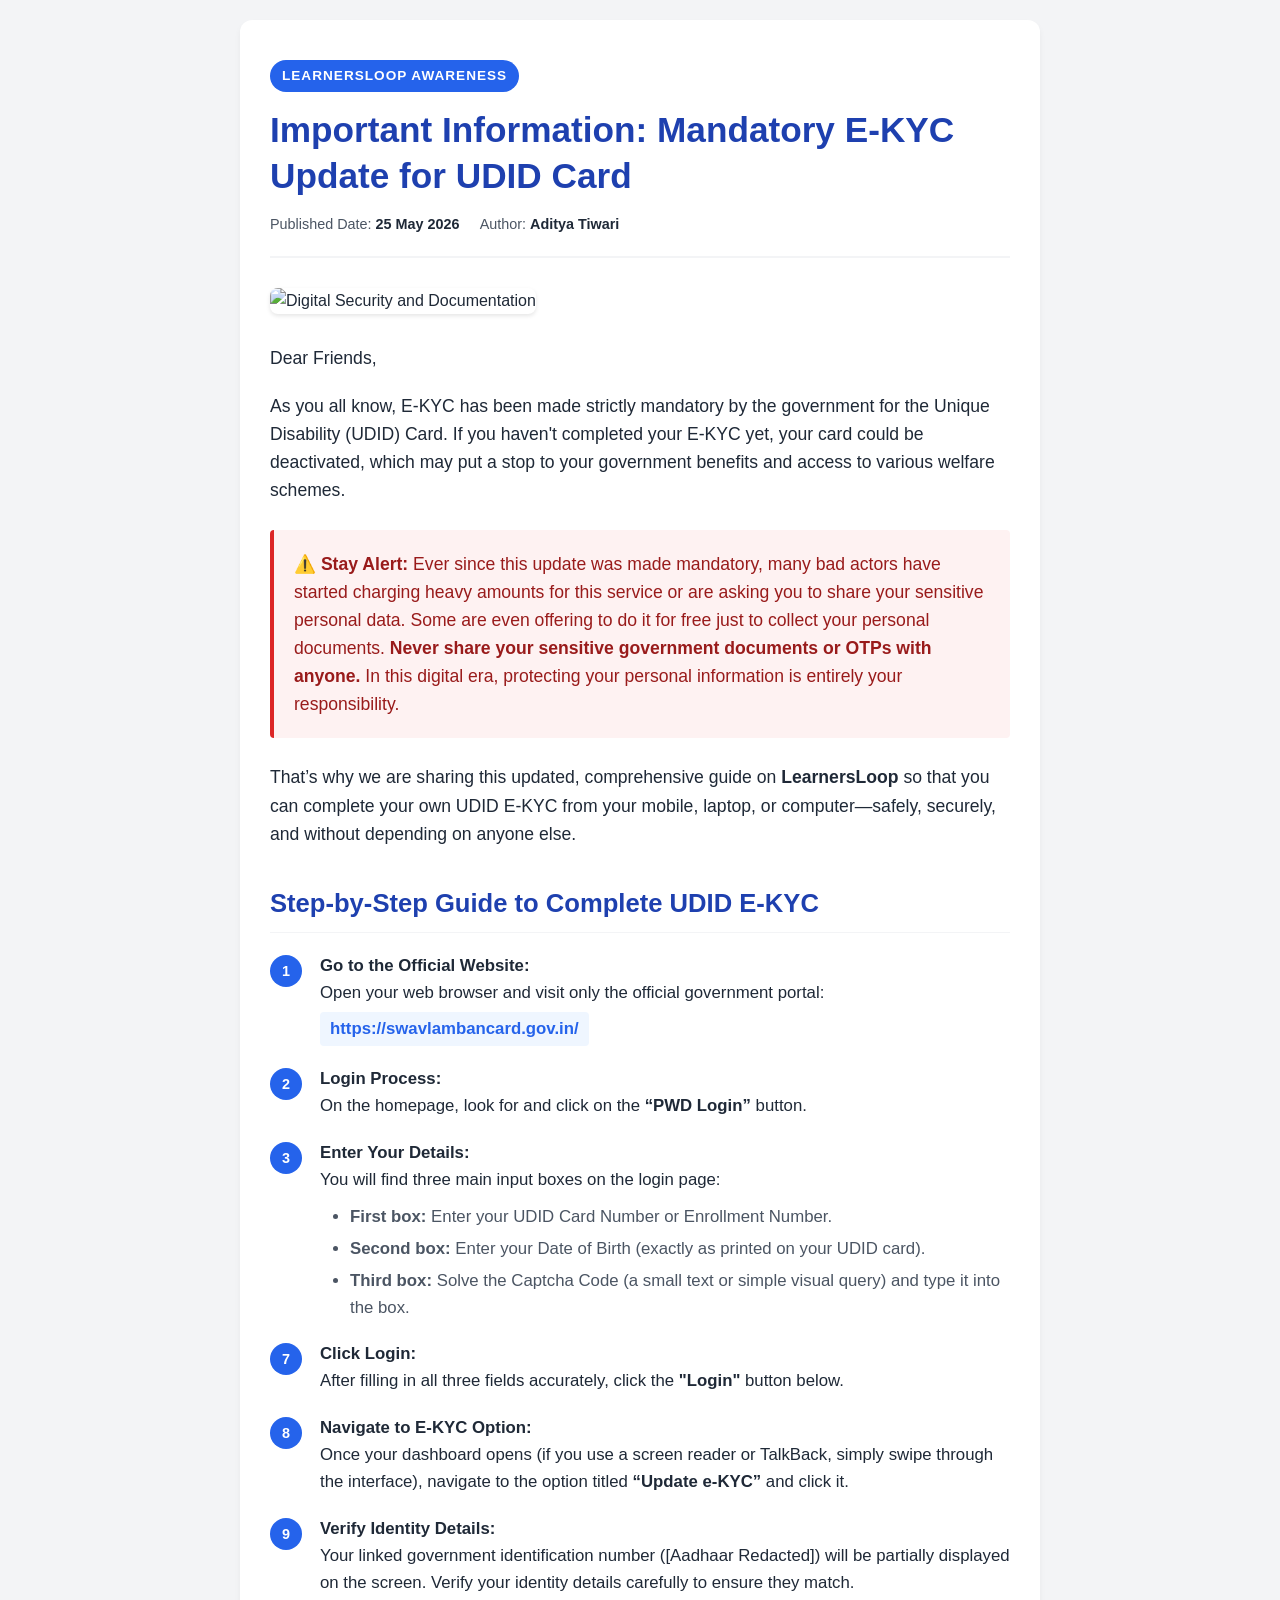
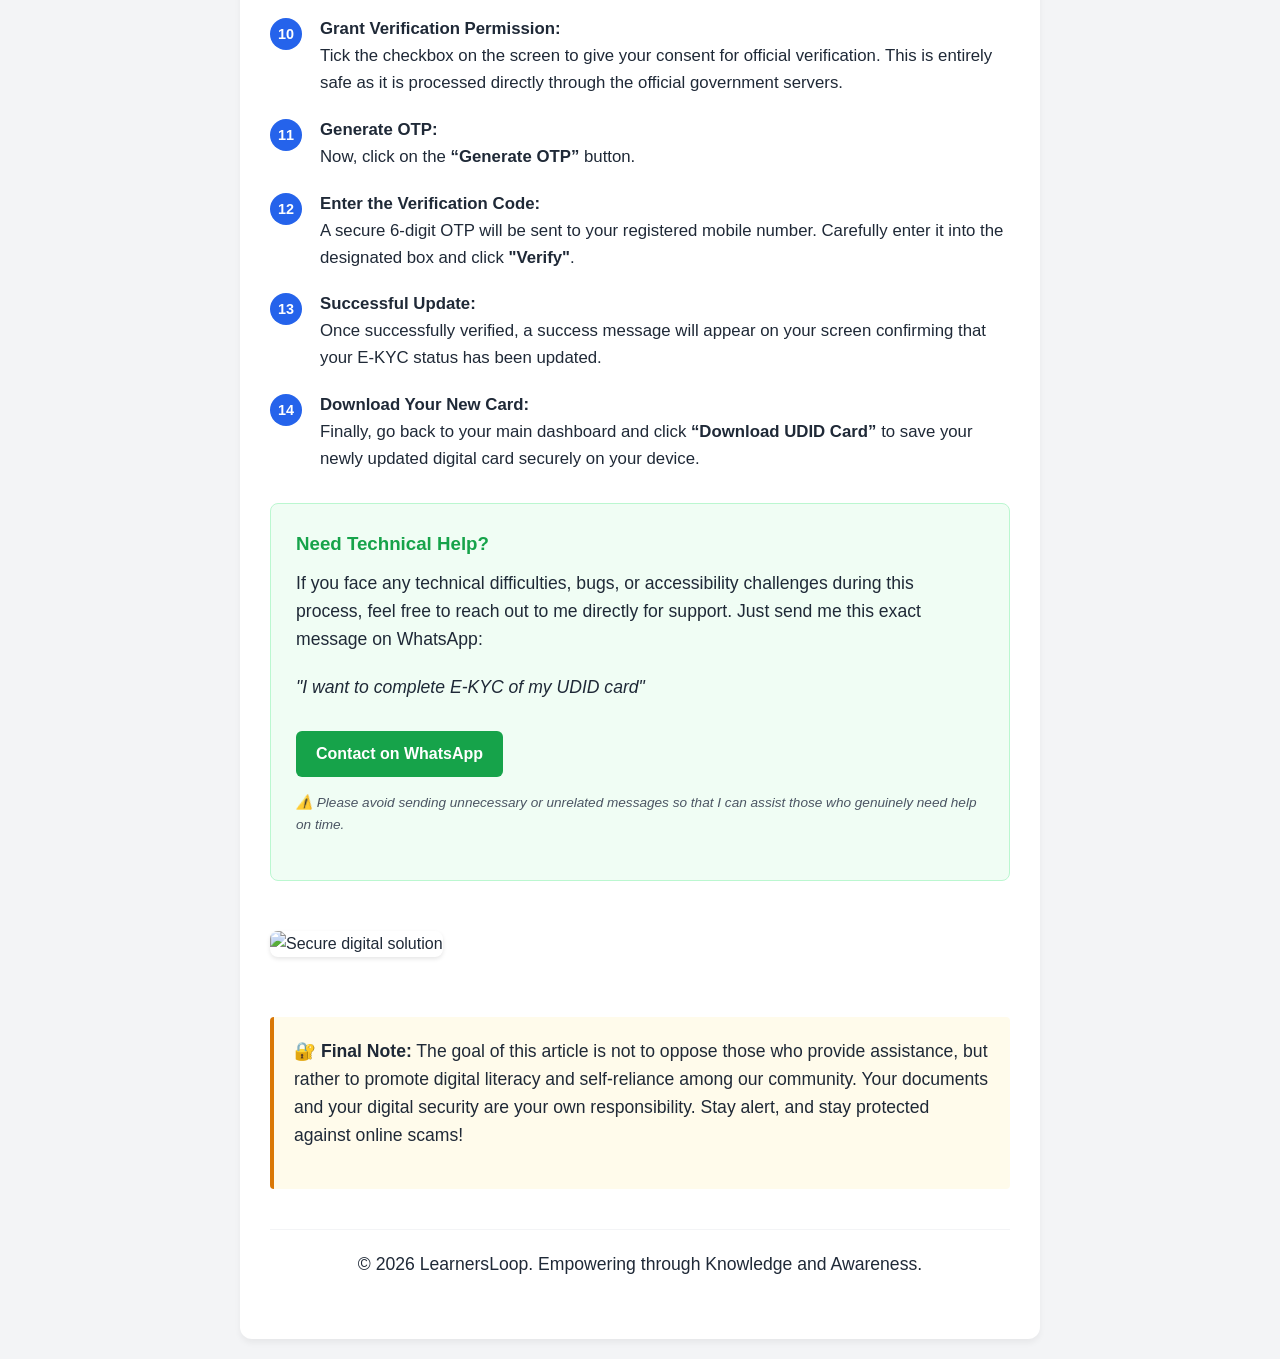
==== article4.html @ a0baeca7 "Add files via upload" ====
<!DOCTYPE html>
<html lang="en">
<head>
    <meta charset="UTF-8">
    <meta name="viewport" content="width=device-width, initial-scale=1.0">
    <title>Mandatory E-KYC Update for UDID Card (2026) | LearnersLoop</title>
    <style>
        /* CSS Styling - LearnersLoop Theme */
        :root {
            --primary-color: #2563eb;
            --secondary-color: #1e40af;
            --text-dark: #1f2937;
            --text-light: #4b5563;
            --bg-light: #f3f4f6;
            --white: #ffffff;
            --accent-red: #dc2626;
            --accent-green: #16a34a;
        }

        * {
            margin: 0;
            padding: 0;
            box-sizing: border-box;
            font-family: 'Segoe UI', Tahoma, Geneva, Verdana, sans-serif;
        }

        body {
            background-color: var(--bg-light);
            color: var(--text-dark);
            line-height: 1.6;
            padding: 20px;
        }

        .container {
            max-width: 800px;
            margin: 0 auto;
            background: var(--white);
            padding: 40px 30px;
            border-radius: 12px;
            box-shadow: 0 4px 6px rgba(0, 0, 0, 0.05);
        }

        /* Header Section */
        header {
            border-bottom: 2px solid var(--bg-light);
            padding-bottom: 20px;
            margin-bottom: 30px;
        }

        .site-badge {
            display: inline-block;
            background-color: var(--primary-color);
            color: var(--white);
            padding: 5px 12px;
            border-radius: 20px;
            font-size: 0.85rem;
            font-weight: bold;
            margin-bottom: 15px;
            text-transform: uppercase;
            letter-spacing: 1px;
        }

        h1 {
            font-size: 2.2rem;
            color: var(--secondary-color);
            line-height: 1.3;
            margin-bottom: 15px;
        }

        .meta-info {
            font-size: 0.9rem;
            color: var(--text-light);
            display: flex;
            gap: 20px;
            flex-wrap: wrap;
        }

        .meta-info span strong {
            color: var(--text-dark);
        }

        /* Featured Image */
        .featured-image {
            width: 100%;
            height: auto;
            border-radius: 8px;
            margin-bottom: 30px;
            box-shadow: 0 2px 4px rgba(0,0,0,0.1);
        }

        /* Article Content */
        p {
            margin-bottom: 20px;
            font-size: 1.1rem;
            color: var(--text-dark);
        }

        .alert-box {
            background-color: #fef2f2;
            border-left: 4px solid var(--accent-red);
            padding: 20px;
            border-radius: 4px;
            margin: 25px 0;
        }

        .alert-box p {
            margin-bottom: 0;
            color: #991b1b;
            font-weight: 500;
        }

        h2 {
            font-size: 1.6rem;
            color: var(--secondary-color);
            margin: 35px 0 20px 0;
            border-bottom: 1px solid var(--bg-light);
            padding-bottom: 8px;
        }

        /* Step Guide Styling */
        .steps-list {
            list-style: none;
            counter-reset: step-counter;
            margin-bottom: 30px;
        }

        .steps-list li {
            counter-increment: step-counter;
            position: relative;
            padding-left: 50px;
            margin-bottom: 20px;
            font-size: 1.05rem;
        }

        .steps-list li::before {
            content: counter(step-counter);
            position: absolute;
            left: 0;
            top: 2px;
            background-color: var(--primary-color);
            color: var(--white);
            width: 32px;
            height: 32px;
            border-radius: 50%;
            text-align: center;
            line-height: 32px;
            font-weight: bold;
            font-size: 0.9rem;
        }

        .inner-list {
            list-style-type: disc;
            margin: 10px 0 10px 30px;
            color: var(--text-light);
        }

        .inner-list li {
            padding-left: 0;
            margin-bottom: 5px;
        }

        .inner-list li::before {
            display: none;
        }

        .web-link {
            display: inline-block;
            background: #eff6ff;
            color: var(--primary-color);
            padding: 4px 10px;
            border-radius: 4px;
            text-decoration: none;
            font-weight: bold;
            margin-top: 5px;
        }

        .web-link:hover {
            text-decoration: underline;
        }

        /* Contact & Note Sections */
        .contact-box {
            background-color: #f0fdf4;
            border: 1px solid #bbf7d0;
            padding: 25px;
            border-radius: 8px;
            margin: 30px 0;
        }

        .contact-box h3 {
            color: var(--accent-green);
            margin-bottom: 10px;
        }

        .whatsapp-btn {
            display: inline-block;
            background-color: var(--accent-green);
            color: var(--white);
            padding: 10px 20px;
            border-radius: 6px;
            text-decoration: none;
            font-weight: bold;
            margin-top: 10px;
        }

        .whatsapp-btn:hover {
            background-color: #15803d;
        }

        .final-note {
            background-color: #fffbeb;
            border-left: 4px solid #d97706;
            padding: 20px;
            border-radius: 4px;
            font-size: 1rem;
            margin-top: 30px;
        }

        footer {
            margin-top: 40px;
            text-align: center;
            padding-top: 20px;
            border-top: 1px solid var(--bg-light);
            color: var(--text-light);
            font-size: 0.9rem;
        }

        /* Responsive Design */
        @media (max-width: 600px) {
            body {
                padding: 10px;
            }
            .container {
                padding: 20px 15px;
            }
            h1 {
                font-size: 1.6rem;
            }
        }
    </style>
</head>
<body>

    <div class="container">
        <!-- Header -->
        <header>
            <div class="site-badge">LearnersLoop Awareness</div>
            <h1>Important Information: Mandatory E-KYC Update for UDID Card</h1>
            <div class="meta-info">
                <span>Published Date: <strong>25 May 2026</strong></span>
                <span>Author: <strong>Aditya Tiwari</strong></span>
            </div>
        </header>

        <!-- Featured Image -->
        <img src="https://images.unsplash.com/photo-1568992687947-868a62a9f521?auto=format&fit=crop&w=800&q=80" alt="Digital Security and Documentation" class="featured-image">

        <!-- Intro -->
        <p>Dear Friends,</p>
        <p>As you all know, E-KYC has been made strictly mandatory by the government for the Unique Disability (UDID) Card. If you haven't completed your E-KYC yet, your card could be deactivated, which may put a stop to your government benefits and access to various welfare schemes.</p>

        <!-- Alert / Awareness Box -->
        <div class="alert-box">
            <p><strong>⚠️ Stay Alert:</strong> Ever since this update was made mandatory, many bad actors have started charging heavy amounts for this service or are asking you to share your sensitive personal data. Some are even offering to do it for free just to collect your personal documents. <strong>Never share your sensitive government documents or OTPs with anyone.</strong> In this digital era, protecting your personal information is entirely your responsibility.</p>
        </div>

        <p>That’s why we are sharing this updated, comprehensive guide on <strong>LearnersLoop</strong> so that you can complete your own UDID E-KYC from your mobile, laptop, or computer—safely, securely, and without depending on anyone else.</p>

        <!-- Guide Section -->
        <h2>Step-by-Step Guide to Complete UDID E-KYC</h2>
        
        <ol class="steps-list">
            <li>
                <strong>Go to the Official Website:</strong><br>
                Open your web browser and visit only the official government portal:
                <br><a href="https://swavlambancard.gov.in/" target="_blank" class="web-link">https://swavlambancard.gov.in/</a>
            </li>
            <li>
                <strong>Login Process:</strong><br>
                On the homepage, look for and click on the <strong>“PWD Login”</strong> button.
            </li>
            <li>
                <strong>Enter Your Details:</strong><br>
                You will find three main input boxes on the login page:
                <ul class="inner-list">
                    <li><strong>First box:</strong> Enter your UDID Card Number or Enrollment Number.</li>
                    <li><strong>Second box:</strong> Enter your Date of Birth (exactly as printed on your UDID card).</li>
                    <li><strong>Third box:</strong> Solve the Captcha Code (a small text or simple visual query) and type it into the box.</li>
                </ul>
            </li>
            <li>
                <strong>Click Login:</strong><br>
                After filling in all three fields accurately, click the <strong>"Login"</strong> button below.
            </li>
            <li>
                <strong>Navigate to E-KYC Option:</strong><br>
                Once your dashboard opens (if you use a screen reader or TalkBack, simply swipe through the interface), navigate to the option titled <strong>“Update e-KYC”</strong> and click it.
            </li>
            <li>
                <strong>Verify Identity Details:</strong><br>
                Your linked government identification number ([Aadhaar Redacted]) will be partially displayed on the screen. Verify your identity details carefully to ensure they match.
            </li>
            <li>
                <strong>Grant Verification Permission:</strong><br>
                Tick the checkbox on the screen to give your consent for official verification. This is entirely safe as it is processed directly through the official government servers.
            </li>
            <li>
                <strong>Generate OTP:</strong><br>
                Now, click on the <strong>“Generate OTP”</strong> button.
            </li>
            <li>
                <strong>Enter the Verification Code:</strong><br>
                A secure 6-digit OTP will be sent to your registered mobile number. Carefully enter it into the designated box and click <strong>"Verify"</strong>.
            </li>
            <li>
                <strong>Successful Update:</strong><br>
                Once successfully verified, a success message will appear on your screen confirming that your E-KYC status has been updated.
            </li>
            <li>
                <strong>Download Your New Card:</strong><br>
                Finally, go back to your main dashboard and click <strong>“Download UDID Card”</strong> to save your newly updated digital card securely on your device.
            </li>
        </ol>

        <!-- Contact Section -->
        <div class="contact-box">
            <h3>Need Technical Help?</h3>
            <p>If you face any technical difficulties, bugs, or accessibility challenges during this process, feel free to reach out to me directly for support. Just send me this exact message on WhatsApp:</p>
            <p><em>"I want to complete E-KYC of my UDID card"</em></p>
            <a href="https://wa.me/919258418308" class="whatsapp-btn" target="_blank">Contact on WhatsApp</a>
            <p style="margin-top: 15px; font-size: 0.85rem; color: var(--text-light);"><em>⚠️ Please avoid sending unnecessary or unrelated messages so that I can assist those who genuinely need help on time.</em></p>
        </div>

        <!-- Inline Image for visual break -->
        <img src="https://images.unsplash.com/photo-1563986768609-322da13575f3?auto=format&fit=crop&w=800&q=80" alt="Secure digital solution" class="featured-image" style="margin-top: 20px;">

        <!-- Final Note -->
        <div class="final-note">
            <p><strong>🔐 Final Note:</strong> The goal of this article is not to oppose those who provide assistance, but rather to promote digital literacy and self-reliance among our community. Your documents and your digital security are your own responsibility. Stay alert, and stay protected against online scams!</p>
        </div>

        <!-- Footer -->
        <footer>
            <p>© 2026 LearnersLoop. Empowering through Knowledge and Awareness.</p>
        </footer>
    </div>

</body>
</html>
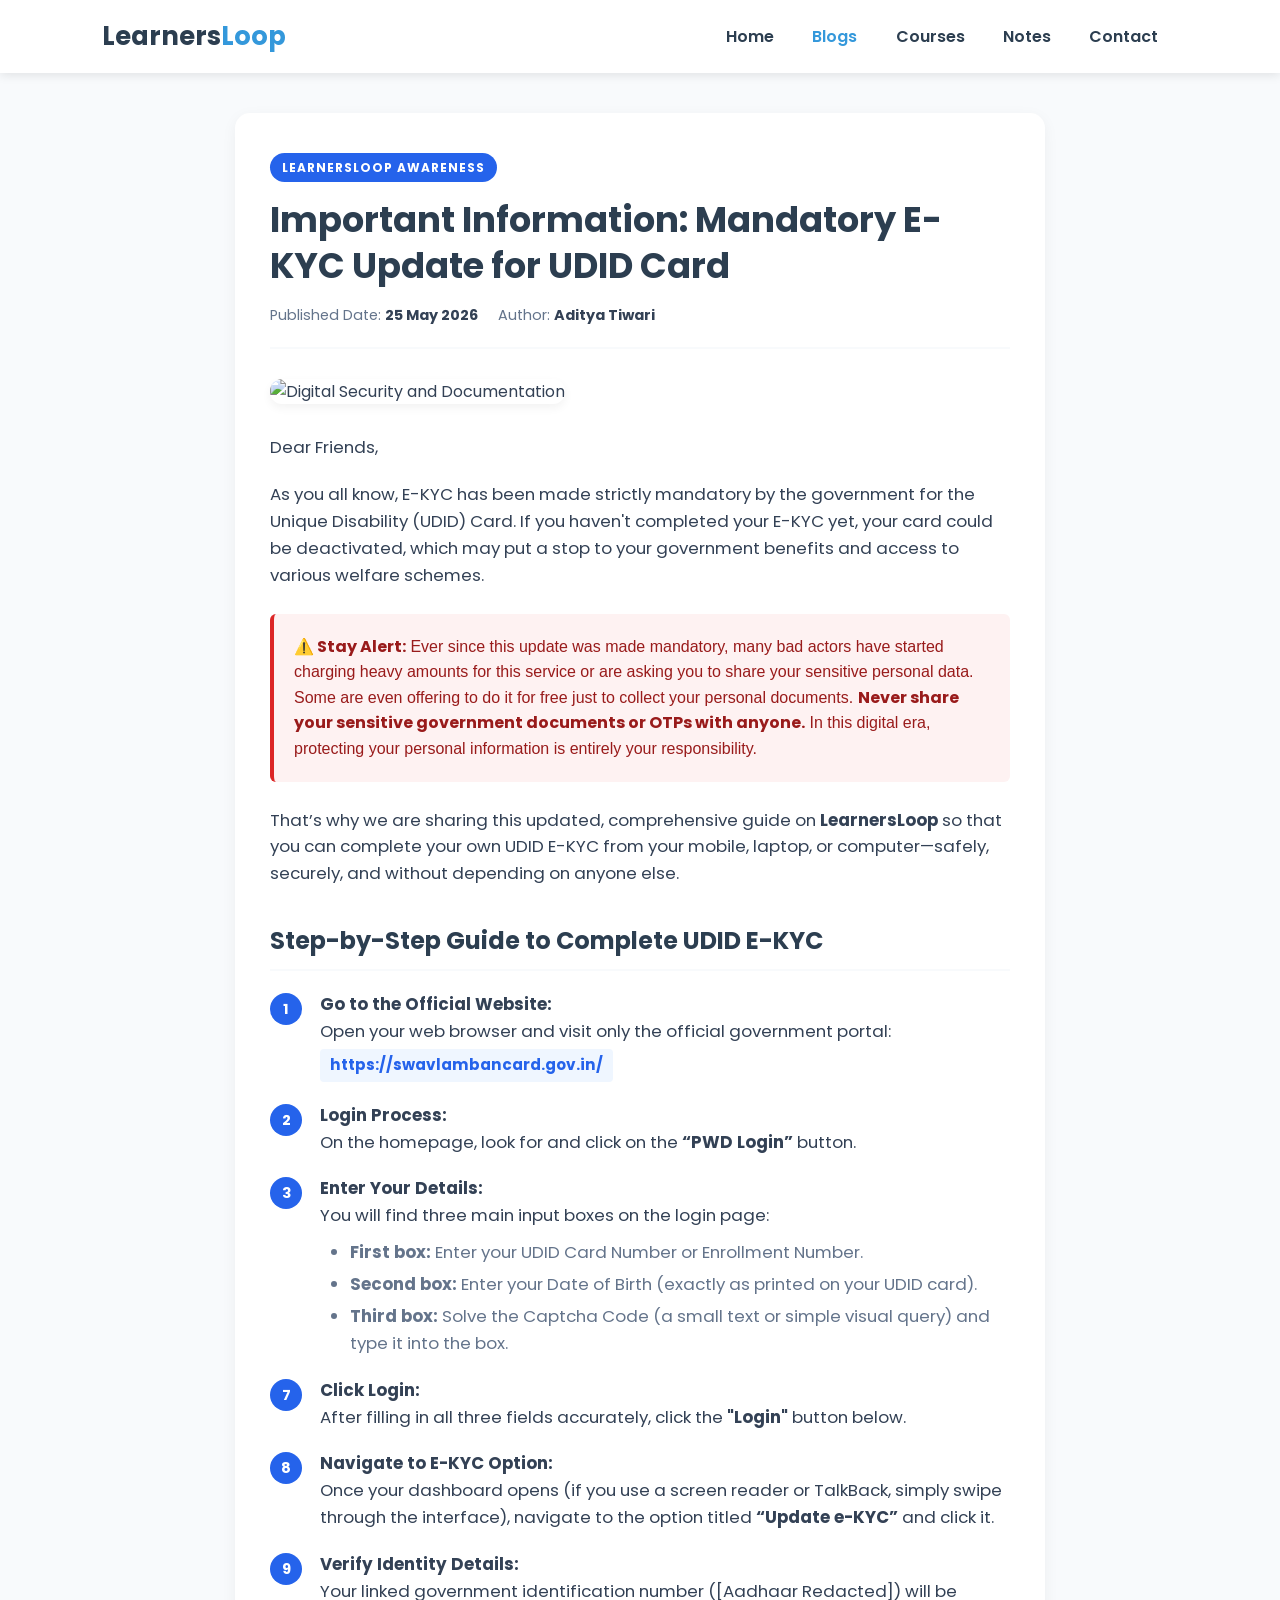
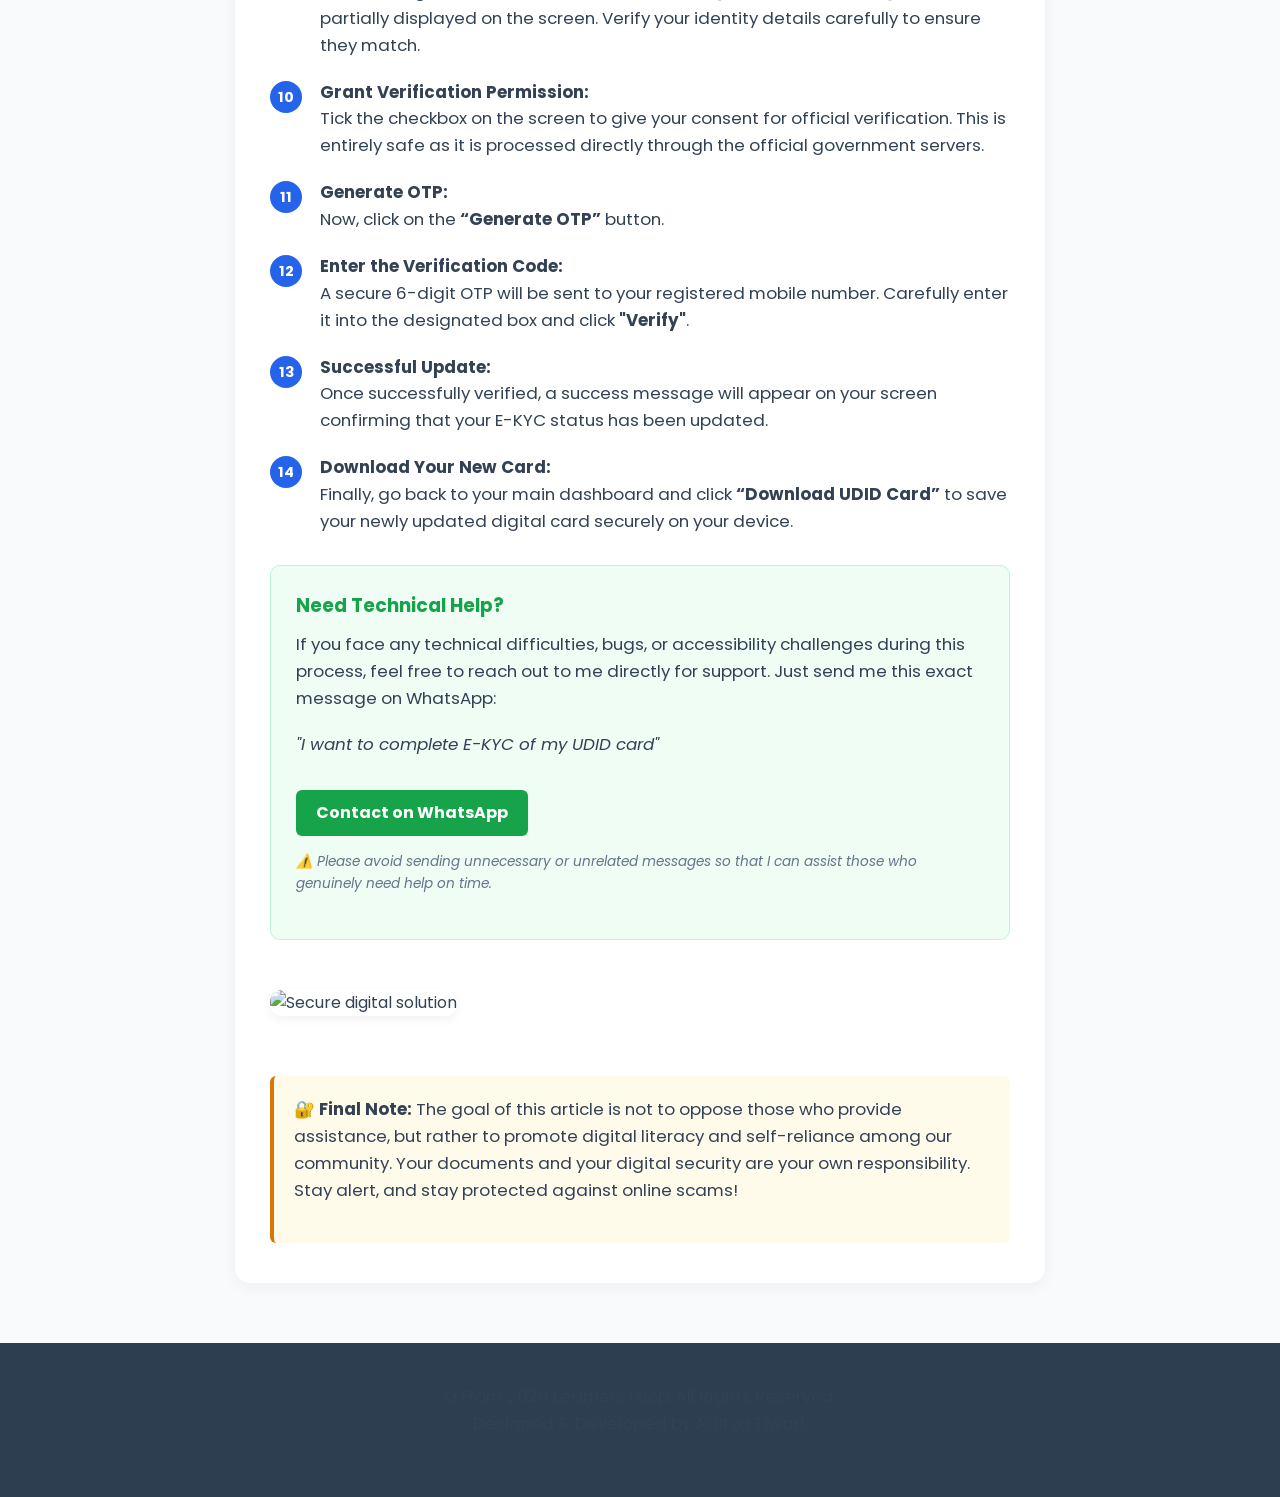
==== commit 0fba2dc7: "Add files via upload" ====
--- a/article4.html
+++ b/article4.html
@@ -4,44 +4,79 @@
     <meta charset="UTF-8">
     <meta name="viewport" content="width=device-width, initial-scale=1.0">
     <title>Mandatory E-KYC Update for UDID Card (2026) | LearnersLoop</title>
+    <link href="https://fonts.googleapis.com/css2?family=Poppins:wght@300;400;600;700&display=swap" rel="stylesheet">
     <style>
-        /* CSS Styling - LearnersLoop Theme */
+        /* CSS Styling - LearnersLoop Theme Integrated */
         :root {
-            --primary-color: #2563eb;
-            --secondary-color: #1e40af;
-            --text-dark: #1f2937;
-            --text-light: #4b5563;
-            --bg-light: #f3f4f6;
+            --primary-color: #3498db;      /* Matched with main site primary blue */
+            --secondary-color: #2c3e50;    /* Matched with main site secondary dark */
+            --bg-light: #f8fafc;           /* Matched with main site background */
+            --text-dark: #334155;          /* Matched with main site text color */
+            --text-light: #64748b;         /* Matched with main site muted text */
             --white: #ffffff;
             --accent-red: #dc2626;
             --accent-green: #16a34a;
+            --awareness-blue: #2563eb;
         }
 
         * {
             margin: 0;
             padding: 0;
             box-sizing: border-box;
-            font-family: 'Segoe UI', Tahoma, Geneva, Verdana, sans-serif;
         }
 
         body {
+            font-family: 'Poppins', sans-serif;
             background-color: var(--bg-light);
             color: var(--text-dark);
             line-height: 1.6;
-            padding: 20px;
+        }
+
+        /* --- Navbar (Exact Replica from Blogs Page) --- */
+        .navbar {
+            display: flex;
+            justify-content: space-between;
+            align-items: center;
+            padding: 1rem 8%;
+            background: var(--white);
+            box-shadow: 0 2px 10px rgba(0,0,0,0.1);
+            position: sticky;
+            top: 0;
+            z-index: 1000;
+        }
+
+        .logo a { font-size: 1.6rem; font-weight: 700; text-decoration: none; color: var(--secondary-color); }
+        .logo span { color: var(--primary-color); }
+
+        .nav-links { display: flex; list-style: none; }
+        .nav-links li a {
+            text-decoration: none;
+            color: var(--secondary-color);
+            padding: 0.5rem 1.2rem;
+            font-weight: 600;
+            transition: 0.3s;
+        }
+        .nav-links li a.active, .nav-links li a:hover { color: var(--primary-color); }
+
+        .menu-toggle { display: none; flex-direction: column; cursor: pointer; background: none; border: none; }
+        .bar { width: 25px; height: 3px; background: var(--secondary-color); margin: 4px 0; }
+
+        /* --- Article Layout Container --- */
+        .article-wrapper {
+            max-width: 850px;
+            margin: 40px auto;
+            padding: 0 20px;
         }
 
         .container {
-            max-width: 800px;
-            margin: 0 auto;
             background: var(--white);
-            padding: 40px 30px;
-            border-radius: 12px;
-            box-shadow: 0 4px 6px rgba(0, 0, 0, 0.05);
+            padding: 40px 35px;
+            border-radius: 15px;
+            box-shadow: 0 4px 15px rgba(0, 0, 0, 0.05);
         }
 
         /* Header Section */
-        header {
+        header.article-header {
             border-bottom: 2px solid var(--bg-light);
             padding-bottom: 20px;
             margin-bottom: 30px;
@@ -49,12 +84,12 @@
 
         .site-badge {
             display: inline-block;
-            background-color: var(--primary-color);
+            background-color: var(--awareness-blue);
             color: var(--white);
             padding: 5px 12px;
             border-radius: 20px;
-            font-size: 0.85rem;
-            font-weight: bold;
+            font-size: 0.75rem;
+            font-weight: 700;
             margin-bottom: 15px;
             text-transform: uppercase;
             letter-spacing: 1px;
@@ -65,6 +100,7 @@
             color: var(--secondary-color);
             line-height: 1.3;
             margin-bottom: 15px;
+            font-weight: 700;
         }
 
         .meta-info {
@@ -83,15 +119,15 @@
         .featured-image {
             width: 100%;
             height: auto;
-            border-radius: 8px;
+            border-radius: 12px;
             margin-bottom: 30px;
-            box-shadow: 0 2px 4px rgba(0,0,0,0.1);
+            box-shadow: 0 4px 10px rgba(0,0,0,0.05);
         }
 
         /* Article Content */
         p {
             margin-bottom: 20px;
-            font-size: 1.1rem;
+            font-size: 1.05rem;
             color: var(--text-dark);
         }
 
@@ -99,7 +135,7 @@
             background-color: #fef2f2;
             border-left: 4px solid var(--accent-red);
             padding: 20px;
-            border-radius: 4px;
+            border-radius: 6px;
             margin: 25px 0;
         }
 
@@ -107,14 +143,16 @@
             margin-bottom: 0;
             color: #991b1b;
             font-weight: 500;
+            font-size: 1rem;
         }
 
         h2 {
-            font-size: 1.6rem;
+            font-size: 1.5rem;
             color: var(--secondary-color);
             margin: 35px 0 20px 0;
-            border-bottom: 1px solid var(--bg-light);
+            border-bottom: 2px solid var(--bg-light);
             padding-bottom: 8px;
+            font-weight: 700;
         }
 
         /* Step Guide Styling */
@@ -137,7 +175,7 @@
             position: absolute;
             left: 0;
             top: 2px;
-            background-color: var(--primary-color);
+            background-color: var(--awareness-blue);
             color: var(--white);
             width: 32px;
             height: 32px;
@@ -166,12 +204,13 @@
         .web-link {
             display: inline-block;
             background: #eff6ff;
-            color: var(--primary-color);
+            color: var(--awareness-blue);
             padding: 4px 10px;
             border-radius: 4px;
             text-decoration: none;
             font-weight: bold;
             margin-top: 5px;
+            font-size: 0.95rem;
         }
 
         .web-link:hover {
@@ -183,13 +222,14 @@
             background-color: #f0fdf4;
             border: 1px solid #bbf7d0;
             padding: 25px;
-            border-radius: 8px;
+            border-radius: 10px;
             margin: 30px 0;
         }
 
         .contact-box h3 {
             color: var(--accent-green);
             margin-bottom: 10px;
+            font-weight: 700;
         }
 
         .whatsapp-btn {
@@ -200,7 +240,8 @@
             border-radius: 6px;
             text-decoration: none;
             font-weight: bold;
-            margin-top: 10px;
+            margin-top: 12px;
+            transition: 0.3s;
         }
 
         .whatsapp-btn:hover {
@@ -211,27 +252,42 @@
             background-color: #fffbeb;
             border-left: 4px solid #d97706;
             padding: 20px;
-            border-radius: 4px;
+            border-radius: 6px;
             font-size: 1rem;
             margin-top: 30px;
         }
 
+        /* --- Footer --- */
         footer {
-            margin-top: 40px;
+            background: var(--secondary-color);
+            color: var(--white);
             text-align: center;
-            padding-top: 20px;
-            border-top: 1px solid var(--bg-light);
-            color: var(--text-light);
-            font-size: 0.9rem;
+            padding: 40px;
+            margin-top: 60px;
         }
 
         /* Responsive Design */
-        @media (max-width: 600px) {
-            body {
-                padding: 10px;
+        @media (max-width: 768px) {
+            .menu-toggle { display: flex; }
+            .nav-links {
+                display: none;
+                flex-direction: column;
+                position: absolute;
+                top: 100%;
+                left: 0;
+                width: 100%;
+                background: var(--white);
+                padding: 20px 0;
+                box-shadow: 0 10px 15px rgba(0,0,0,0.05);
+            }
+            .nav-links.active { display: flex; }
+            .nav-links li { padding: 10px 0; text-align: center; }
+            
+            .article-wrapper {
+                margin: 20px auto;
             }
             .container {
-                padding: 20px 15px;
+                padding: 25px 20px;
             }
             h1 {
                 font-size: 1.6rem;
@@ -241,109 +297,130 @@
 </head>
 <body>
 
-    <div class="container">
-        <!-- Header -->
-        <header>
-            <div class="site-badge">LearnersLoop Awareness</div>
-            <h1>Important Information: Mandatory E-KYC Update for UDID Card</h1>
-            <div class="meta-info">
-                <span>Published Date: <strong>25 May 2026</strong></span>
-                <span>Author: <strong>Aditya Tiwari</strong></span>
+    <header>
+        <nav class="navbar">
+            <div class="logo">
+                <a href="index.html">Learners<span>Loop</span></a>
             </div>
-        </header>
-
-        <!-- Featured Image -->
-        <img src="https://images.unsplash.com/photo-1568992687947-868a62a9f521?auto=format&fit=crop&w=800&q=80" alt="Digital Security and Documentation" class="featured-image">
-
-        <!-- Intro -->
-        <p>Dear Friends,</p>
-        <p>As you all know, E-KYC has been made strictly mandatory by the government for the Unique Disability (UDID) Card. If you haven't completed your E-KYC yet, your card could be deactivated, which may put a stop to your government benefits and access to various welfare schemes.</p>
-
-        <!-- Alert / Awareness Box -->
-        <div class="alert-box">
-            <p><strong>⚠️ Stay Alert:</strong> Ever since this update was made mandatory, many bad actors have started charging heavy amounts for this service or are asking you to share your sensitive personal data. Some are even offering to do it for free just to collect your personal documents. <strong>Never share your sensitive government documents or OTPs with anyone.</strong> In this digital era, protecting your personal information is entirely your responsibility.</p>
+            <ul class="nav-links" id="nav-links">
+                <li><a href="index.html">Home</a></li>
+                <li><a href="blogs.html" class="active">Blogs</a></li>
+                <li><a href="courses.html">Courses</a></li>
+                <li><a href="notes.html">Notes</a></li>
+                <li><a href="contact.html">Contact</a></li>
+            </ul>
+            <button class="menu-toggle" id="mobile-menu">
+                <span class="bar"></span>
+                <span class="bar"></span>
+                <span class="bar"></span>
+            </button>
+        </nav>
+    </header>
+
+    <main class="article-wrapper">
+        <div class="container">
+            <header class="article-header">
+                <div class="site-badge">LearnersLoop Awareness</div>
+                <h1>Important Information: Mandatory E-KYC Update for UDID Card</h1>
+                <div class="meta-info">
+                    <span>Published Date: <strong>25 May 2026</strong></span>
+                    <span>Author: <strong>Aditya Tiwari</strong></span>
+                </div>
+            </header>
+
+            <img src="https://images.unsplash.com/photo-1568992687947-868a62a9f521?auto=format&fit=crop&w=800&q=80" alt="Digital Security and Documentation" class="featured-image">
+
+            <p>Dear Friends,</p>
+            <p>As you all know, E-KYC has been made strictly mandatory by the government for the Unique Disability (UDID) Card. If you haven't completed your E-KYC yet, your card could be deactivated, which may put a stop to your government benefits and access to various welfare schemes.</p>
+
+            <div class="alert-box">
+                <p><strong>⚠️ Stay Alert:</strong> Ever since this update was made mandatory, many bad actors have started charging heavy amounts for this service or are asking you to share your sensitive personal data. Some are even offering to do it for free just to collect your personal documents. <strong>Never share your sensitive government documents or OTPs with anyone.</strong> In this digital era, protecting your personal information is entirely your responsibility.</p>
+            </div>
+
+            <p>That’s why we are sharing this updated, comprehensive guide on <strong>LearnersLoop</strong> so that you can complete your own UDID E-KYC from your mobile, laptop, or computer—safely, securely, and without depending on anyone else.</p>
+
+            <h2>Step-by-Step Guide to Complete UDID E-KYC</h2>
+            
+            <ol class="steps-list">
+                <li>
+                    <strong>Go to the Official Website:</strong><br>
+                    Open your web browser and visit only the official government portal:
+                    <br><a href="https://swavlambancard.gov.in/" target="_blank" class="web-link">https://swavlambancard.gov.in/</a>
+                </li>
+                <li>
+                    <strong>Login Process:</strong><br>
+                    On the homepage, look for and click on the <strong>“PWD Login”</strong> button.
+                </li>
+                <li>
+                    <strong>Enter Your Details:</strong><br>
+                    You will find three main input boxes on the login page:
+                    <ul class="inner-list">
+                        <li><strong>First box:</strong> Enter your UDID Card Number or Enrollment Number.</li>
+                        <li><strong>Second box:</strong> Enter your Date of Birth (exactly as printed on your UDID card).</li>
+                        <li><strong>Third box:</strong> Solve the Captcha Code (a small text or simple visual query) and type it into the box.</li>
+                    </ul>
+                </li>
+                <li>
+                    <strong>Click Login:</strong><br>
+                    After filling in all three fields accurately, click the <strong>"Login"</strong> button below.
+                </li>
+                <li>
+                    <strong>Navigate to E-KYC Option:</strong><br>
+                    Once your dashboard opens (if you use a screen reader or TalkBack, simply swipe through the interface), navigate to the option titled <strong>“Update e-KYC”</strong> and click it.
+                </li>
+                <li>
+                    <strong>Verify Identity Details:</strong><br>
+                    Your linked government identification number ([Aadhaar Redacted]) will be partially displayed on the screen. Verify your identity details carefully to ensure they match.
+                </li>
+                <li>
+                    <strong>Grant Verification Permission:</strong><br>
+                    Tick the checkbox on the screen to give your consent for official verification. This is entirely safe as it is processed directly through the official government servers.
+                </li>
+                <li>
+                    <strong>Generate OTP:</strong><br>
+                    Now, click on the <strong>“Generate OTP”</strong> button.
+                </li>
+                <li>
+                    <strong>Enter the Verification Code:</strong><br>
+                    A secure 6-digit OTP will be sent to your registered mobile number. Carefully enter it into the designated box and click <strong>"Verify"</strong>.
+                </li>
+                <li>
+                    <strong>Successful Update:</strong><br>
+                    Once successfully verified, a success message will appear on your screen confirming that your E-KYC status has been updated.
+                </li>
+                <li>
+                    <strong>Download Your New Card:</strong><br>
+                    Finally, go back to your main dashboard and click <strong>“Download UDID Card”</strong> to save your newly updated digital card securely on your device.
+                </li>
+            </ol>
+
+            <div class="contact-box">
+                <h3>Need Technical Help?</h3>
+                <p>If you face any technical difficulties, bugs, or accessibility challenges during this process, feel free to reach out to me directly for support. Just send me this exact message on WhatsApp:</p>
+                <p><em>"I want to complete E-KYC of my UDID card"</em></p>
+                <a href="https://wa.me/919258418308" class="whatsapp-btn" target="_blank">Contact on WhatsApp</a>
+                <p style="margin-top: 15px; font-size: 0.85rem; color: var(--text-light);"><em>⚠️ Please avoid sending unnecessary or unrelated messages so that I can assist those who genuinely need help on time.</em></p>
+            </div>
+
+            <img src="https://images.unsplash.com/photo-1563986768609-322da13575f3?auto=format&fit=crop&w=800&q=80" alt="Secure digital solution" class="featured-image" style="margin-top: 20px;">
+
+            <div class="final-note">
+                <p><strong>🔐 Final Note:</strong> The goal of this article is not to oppose those who provide assistance, but rather to promote digital literacy and self-reliance among our community. Your documents and your digital security are your own responsibility. Stay alert, and stay protected against online scams!</p>
+            </div>
         </div>
-
-        <p>That’s why we are sharing this updated, comprehensive guide on <strong>LearnersLoop</strong> so that you can complete your own UDID E-KYC from your mobile, laptop, or computer—safely, securely, and without depending on anyone else.</p>
-
-        <!-- Guide Section -->
-        <h2>Step-by-Step Guide to Complete UDID E-KYC</h2>
-        
-        <ol class="steps-list">
-            <li>
-                <strong>Go to the Official Website:</strong><br>
-                Open your web browser and visit only the official government portal:
-                <br><a href="https://swavlambancard.gov.in/" target="_blank" class="web-link">https://swavlambancard.gov.in/</a>
-            </li>
-            <li>
-                <strong>Login Process:</strong><br>
-                On the homepage, look for and click on the <strong>“PWD Login”</strong> button.
-            </li>
-            <li>
-                <strong>Enter Your Details:</strong><br>
-                You will find three main input boxes on the login page:
-                <ul class="inner-list">
-                    <li><strong>First box:</strong> Enter your UDID Card Number or Enrollment Number.</li>
-                    <li><strong>Second box:</strong> Enter your Date of Birth (exactly as printed on your UDID card).</li>
-                    <li><strong>Third box:</strong> Solve the Captcha Code (a small text or simple visual query) and type it into the box.</li>
-                </ul>
-            </li>
-            <li>
-                <strong>Click Login:</strong><br>
-                After filling in all three fields accurately, click the <strong>"Login"</strong> button below.
-            </li>
-            <li>
-                <strong>Navigate to E-KYC Option:</strong><br>
-                Once your dashboard opens (if you use a screen reader or TalkBack, simply swipe through the interface), navigate to the option titled <strong>“Update e-KYC”</strong> and click it.
-            </li>
-            <li>
-                <strong>Verify Identity Details:</strong><br>
-                Your linked government identification number ([Aadhaar Redacted]) will be partially displayed on the screen. Verify your identity details carefully to ensure they match.
-            </li>
-            <li>
-                <strong>Grant Verification Permission:</strong><br>
-                Tick the checkbox on the screen to give your consent for official verification. This is entirely safe as it is processed directly through the official government servers.
-            </li>
-            <li>
-                <strong>Generate OTP:</strong><br>
-                Now, click on the <strong>“Generate OTP”</strong> button.
-            </li>
-            <li>
-                <strong>Enter the Verification Code:</strong><br>
-                A secure 6-digit OTP will be sent to your registered mobile number. Carefully enter it into the designated box and click <strong>"Verify"</strong>.
-            </li>
-            <li>
-                <strong>Successful Update:</strong><br>
-                Once successfully verified, a success message will appear on your screen confirming that your E-KYC status has been updated.
-            </li>
-            <li>
-                <strong>Download Your New Card:</strong><br>
-                Finally, go back to your main dashboard and click <strong>“Download UDID Card”</strong> to save your newly updated digital card securely on your device.
-            </li>
-        </ol>
-
-        <!-- Contact Section -->
-        <div class="contact-box">
-            <h3>Need Technical Help?</h3>
-            <p>If you face any technical difficulties, bugs, or accessibility challenges during this process, feel free to reach out to me directly for support. Just send me this exact message on WhatsApp:</p>
-            <p><em>"I want to complete E-KYC of my UDID card"</em></p>
-            <a href="https://wa.me/919258418308" class="whatsapp-btn" target="_blank">Contact on WhatsApp</a>
-            <p style="margin-top: 15px; font-size: 0.85rem; color: var(--text-light);"><em>⚠️ Please avoid sending unnecessary or unrelated messages so that I can assist those who genuinely need help on time.</em></p>
-        </div>
-
-        <!-- Inline Image for visual break -->
-        <img src="https://images.unsplash.com/photo-1563986768609-322da13575f3?auto=format&fit=crop&w=800&q=80" alt="Secure digital solution" class="featured-image" style="margin-top: 20px;">
-
-        <!-- Final Note -->
-        <div class="final-note">
-            <p><strong>🔐 Final Note:</strong> The goal of this article is not to oppose those who provide assistance, but rather to promote digital literacy and self-reliance among our community. Your documents and your digital security are your own responsibility. Stay alert, and stay protected against online scams!</p>
-        </div>
-
-        <!-- Footer -->
-        <footer>
-            <p>© 2026 LearnersLoop. Empowering through Knowledge and Awareness.</p>
-        </footer>
-    </div>
-
+    </main>
+
+    <footer>
+        <p>&copy; From 2026 Learners Loop. All Rights Reserved. <br>
+        Designed & Developed by Aditya Tiwari.</p>
+    </footer>
+
+    <script>
+        const mobileMenu = document.getElementById('mobile-menu');
+        const navLinks = document.getElementById('nav-links');
+        mobileMenu.addEventListener('click', () => {
+            navLinks.classList.toggle('active');
+        });
+    </script>
 </body>
 </html>
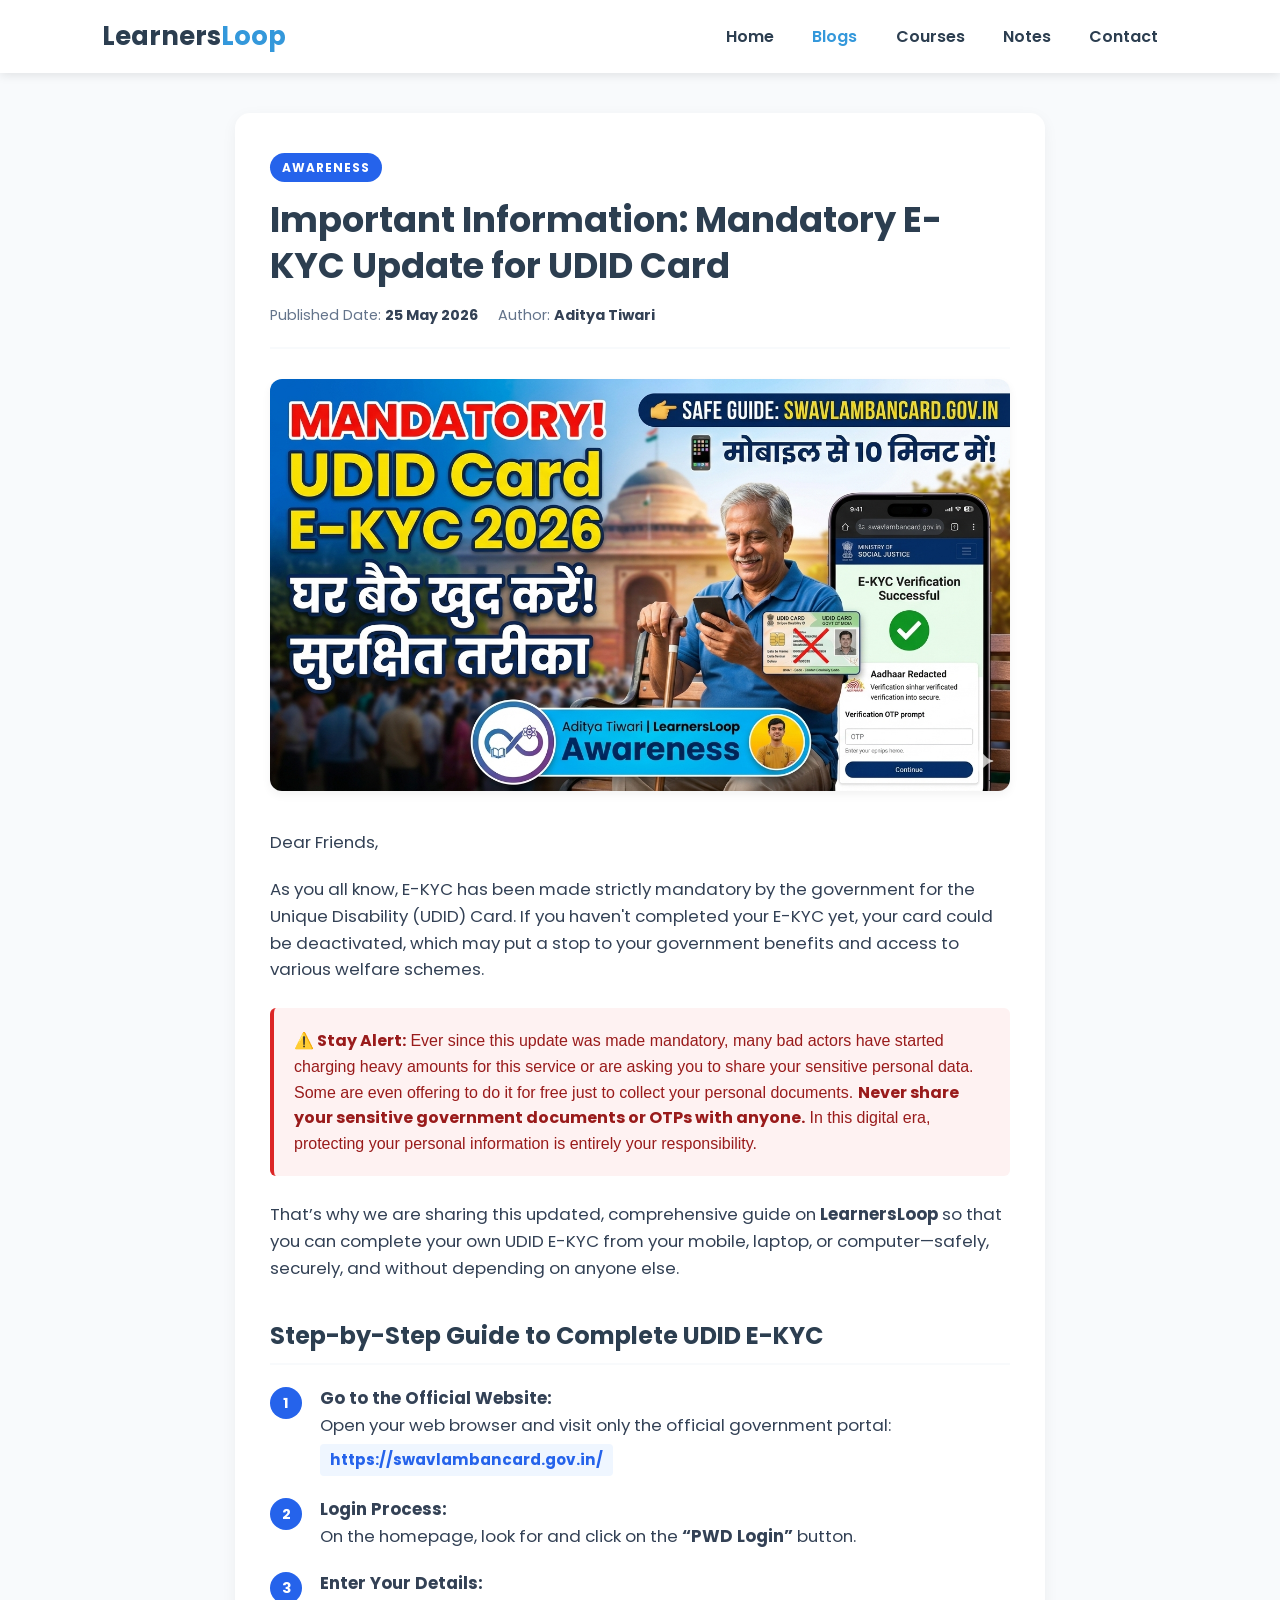
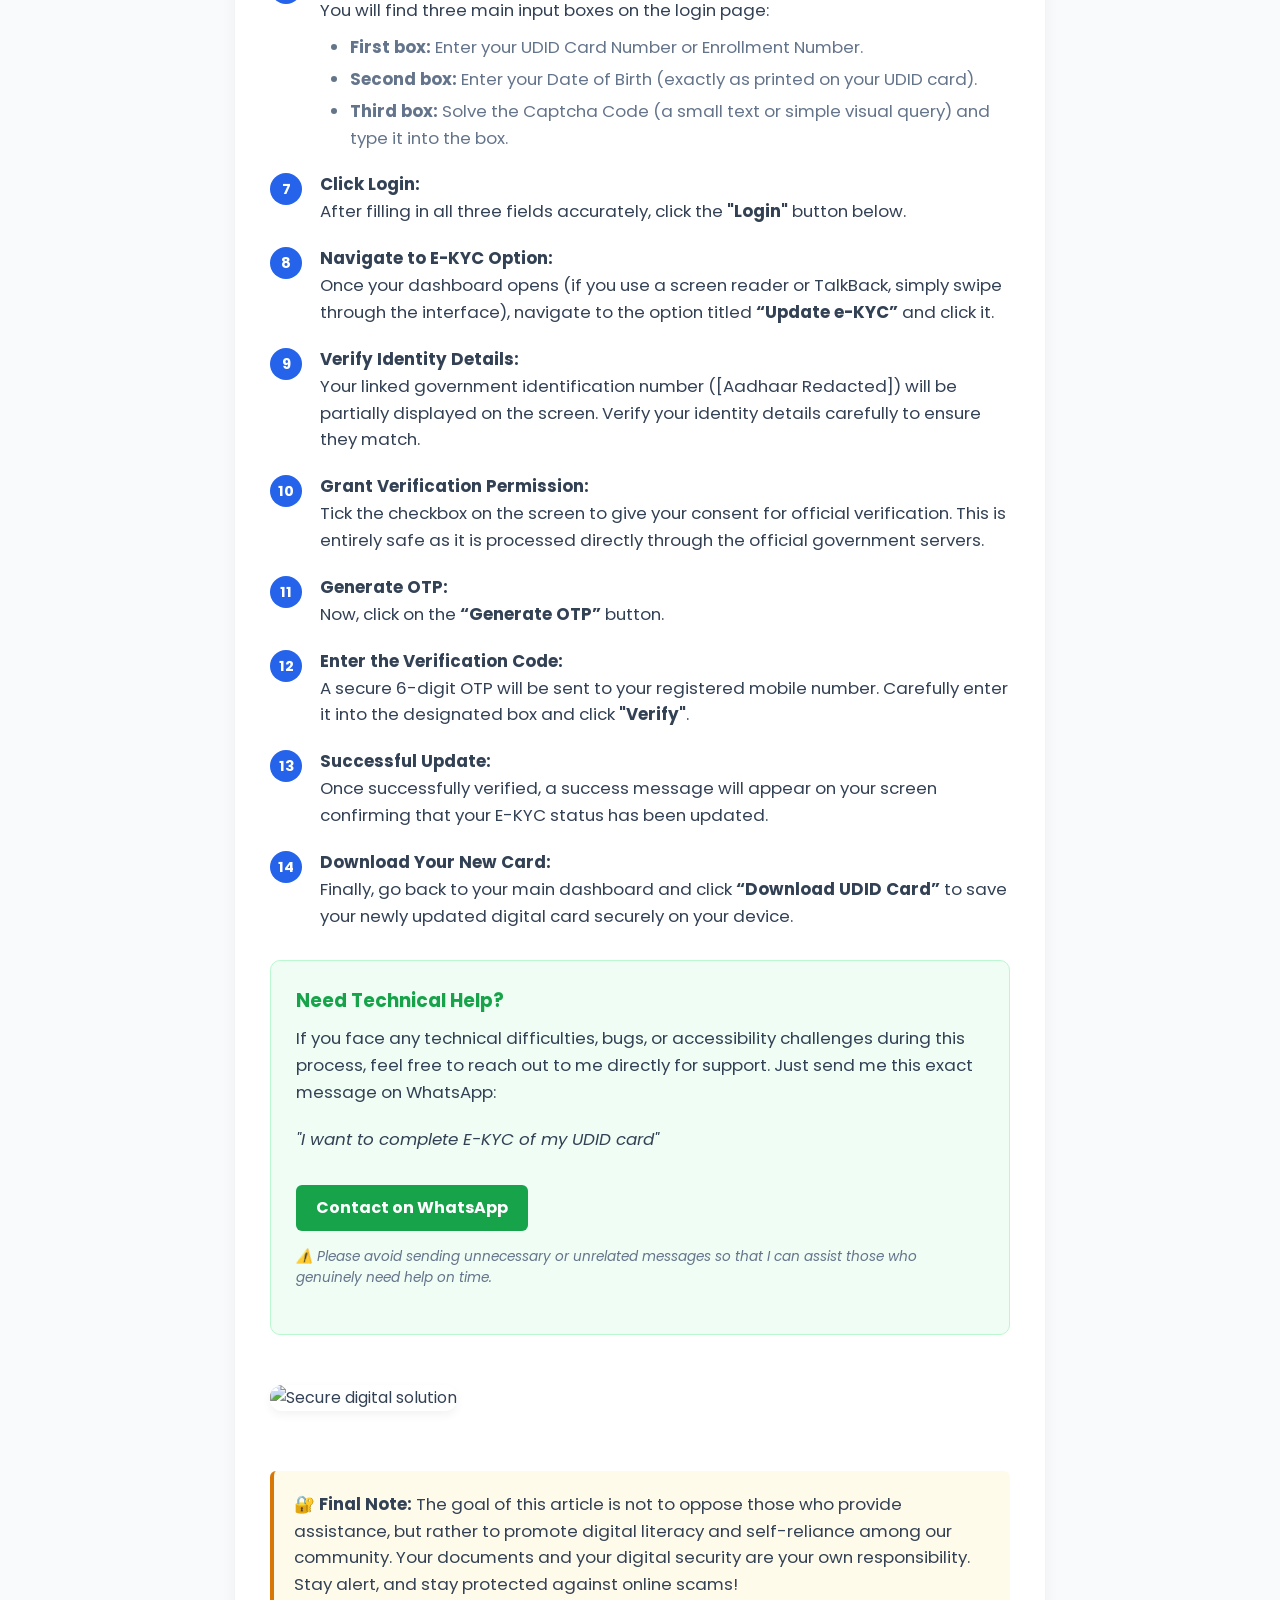
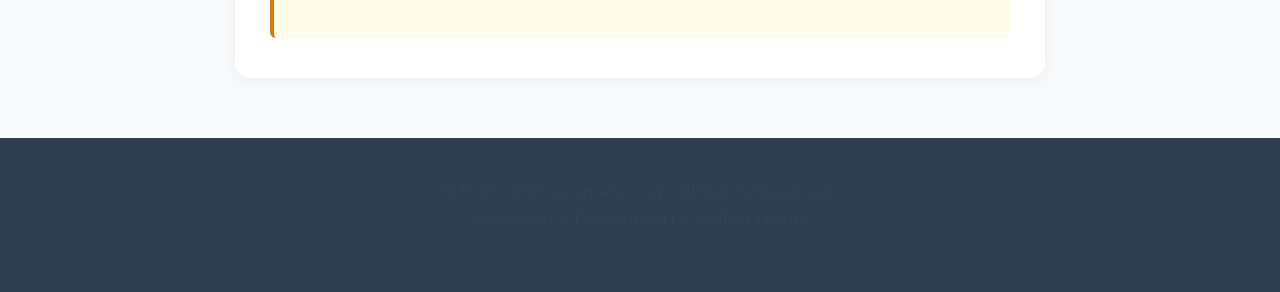
==== commit 83ec65ae: "Add files via upload" ====
--- a/article4.html
+++ b/article4.html
@@ -320,7 +320,7 @@
     <main class="article-wrapper">
         <div class="container">
             <header class="article-header">
-                <div class="site-badge">LearnersLoop Awareness</div>
+                <div class="site-badge">Awareness</div>
                 <h1>Important Information: Mandatory E-KYC Update for UDID Card</h1>
                 <div class="meta-info">
                     <span>Published Date: <strong>25 May 2026</strong></span>
@@ -328,7 +328,7 @@
                 </div>
             </header>
 
-            <img src="https://images.unsplash.com/photo-1568992687947-868a62a9f521?auto=format&fit=crop&w=800&q=80" alt="Digital Security and Documentation" class="featured-image">
+            <img src="article4.png" alt="Digital Security and Documentation" class="featured-image">
 
             <p>Dear Friends,</p>
             <p>As you all know, E-KYC has been made strictly mandatory by the government for the Unique Disability (UDID) Card. If you haven't completed your E-KYC yet, your card could be deactivated, which may put a stop to your government benefits and access to various welfare schemes.</p>
